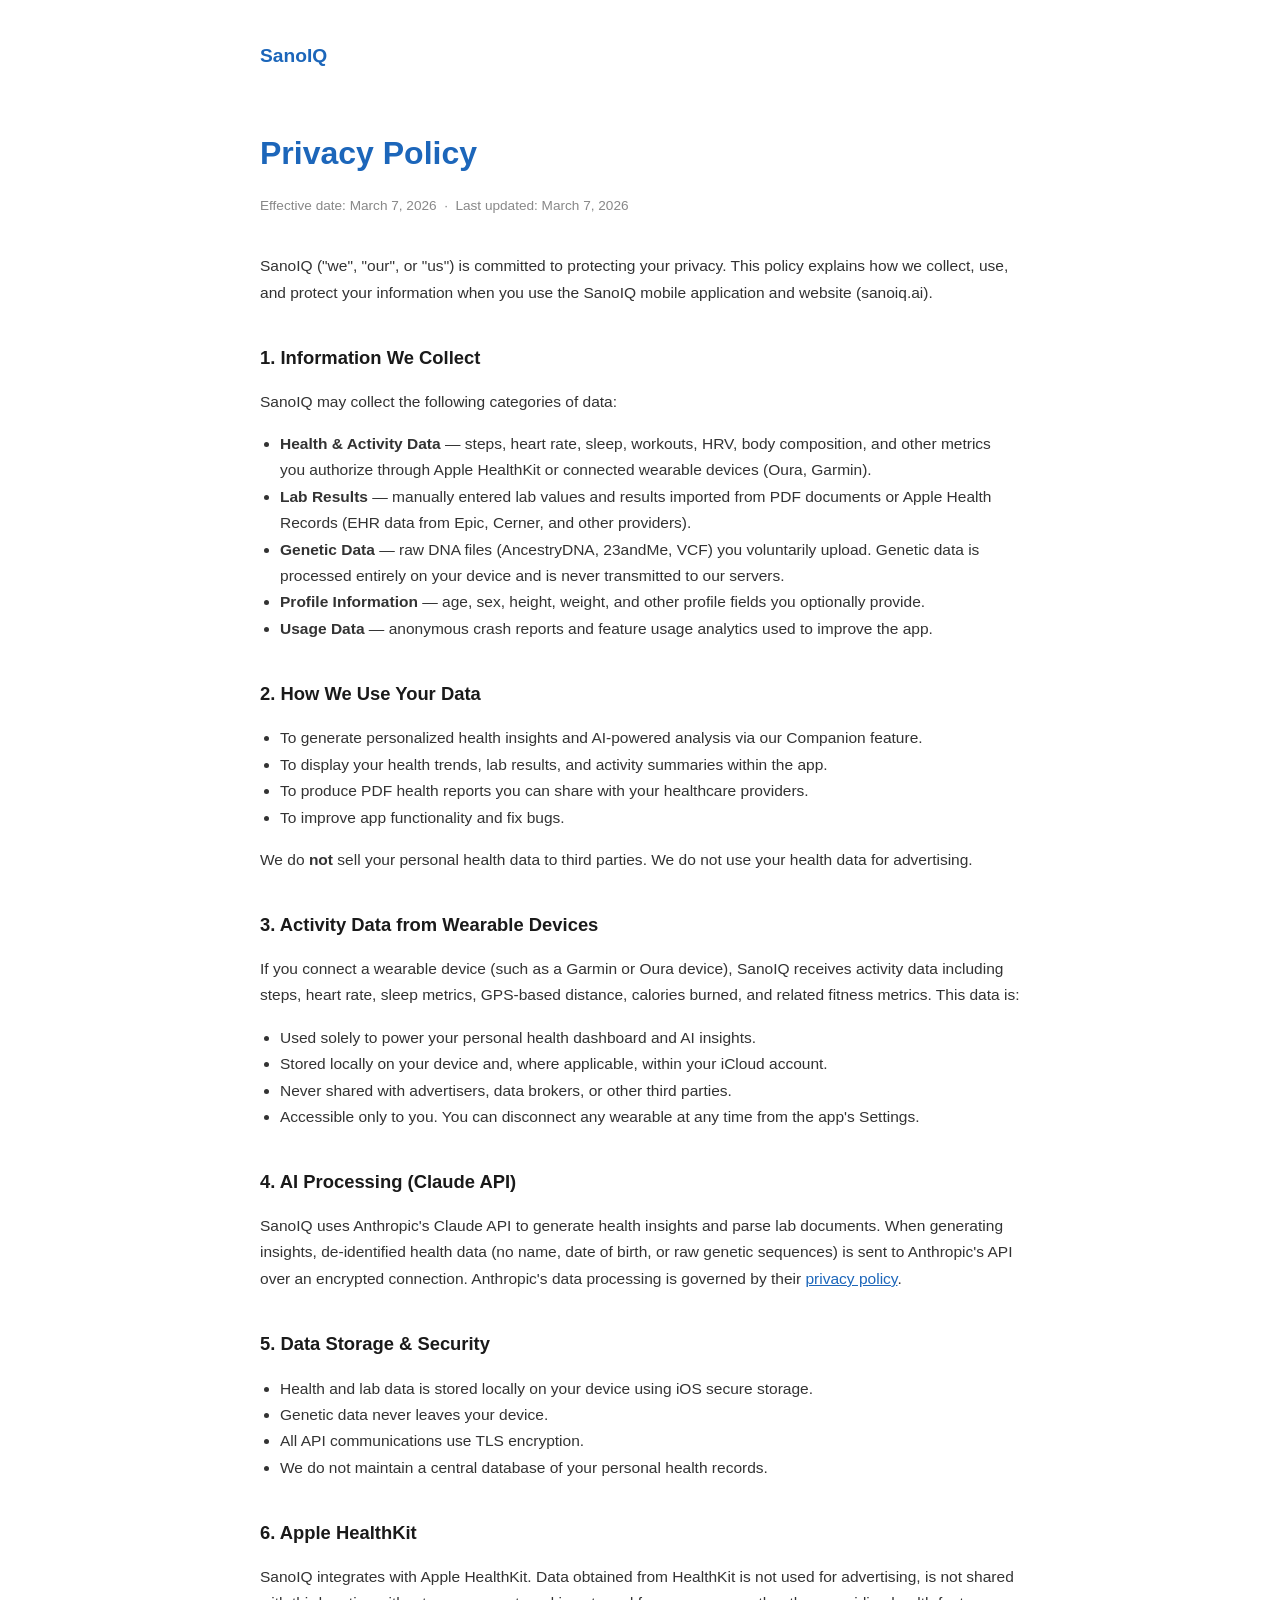
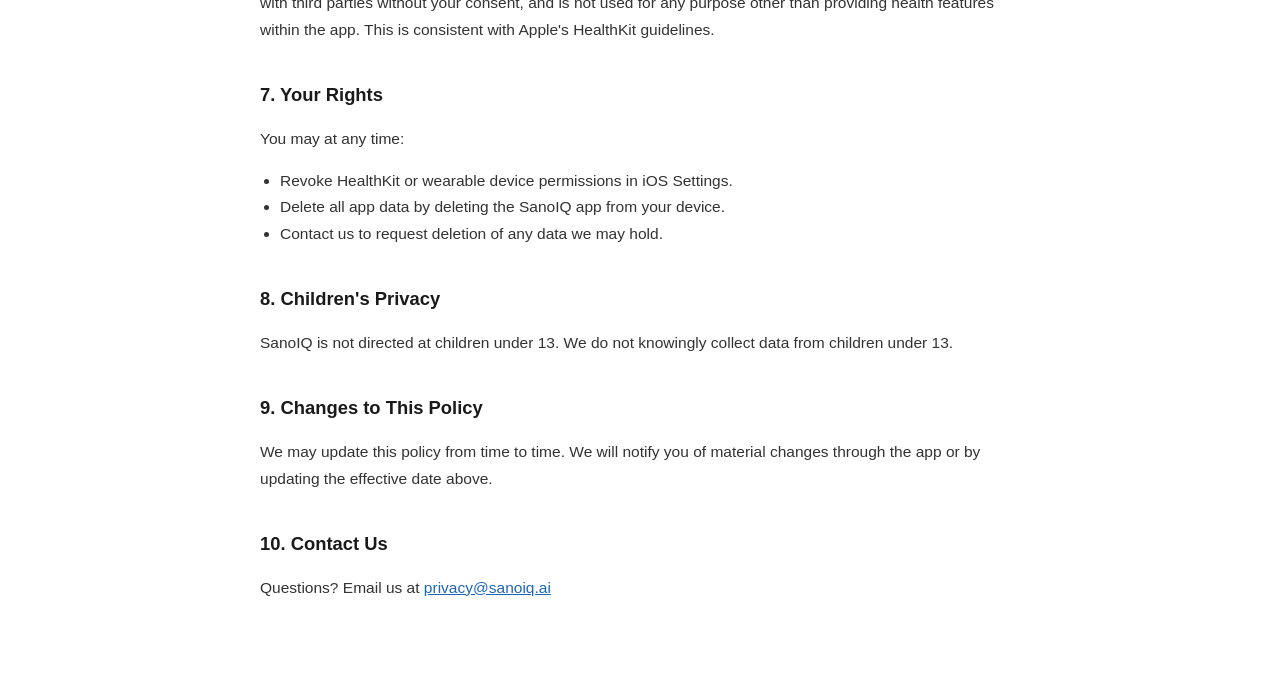
==== privacy.html @ 87523118 "Add privacy policy page" ====
<!DOCTYPE html>
<html lang="en">
<head>
  <meta charset="UTF-8" />
  <meta name="viewport" content="width=device-width, initial-scale=1.0" />
  <title>Privacy Policy — SanoIQ</title>
  <style>
    body { font-family: -apple-system, BlinkMacSystemFont, 'Segoe UI', sans-serif; max-width: 760px; margin: 0 auto; padding: 40px 24px 80px; color: #1a1a1a; line-height: 1.7; }
    h1 { font-size: 2rem; font-weight: 700; color: #1C66BA; margin-bottom: 4px; }
    h2 { font-size: 1.15rem; font-weight: 600; margin-top: 36px; color: #1a1a1a; }
    p, li { font-size: 0.97rem; color: #333; }
    ul { padding-left: 20px; }
    a { color: #1C66BA; }
    .meta { font-size: 0.85rem; color: #888; margin-bottom: 36px; }
    .logo { font-weight: 700; font-size: 1.2rem; color: #1C66BA; text-decoration: none; display: inline-block; margin-bottom: 32px; }
  </style>
</head>
<body>
  <a class="logo" href="/">SanoIQ</a>
  <h1>Privacy Policy</h1>
  <p class="meta">Effective date: March 7, 2026 &nbsp;·&nbsp; Last updated: March 7, 2026</p>

  <p>SanoIQ ("we", "our", or "us") is committed to protecting your privacy. This policy explains how we collect, use, and protect your information when you use the SanoIQ mobile application and website (sanoiq.ai).</p>

  <h2>1. Information We Collect</h2>
  <p>SanoIQ may collect the following categories of data:</p>
  <ul>
    <li><strong>Health &amp; Activity Data</strong> — steps, heart rate, sleep, workouts, HRV, body composition, and other metrics you authorize through Apple HealthKit or connected wearable devices (Oura, Garmin).</li>
    <li><strong>Lab Results</strong> — manually entered lab values and results imported from PDF documents or Apple Health Records (EHR data from Epic, Cerner, and other providers).</li>
    <li><strong>Genetic Data</strong> — raw DNA files (AncestryDNA, 23andMe, VCF) you voluntarily upload. Genetic data is processed entirely on your device and is never transmitted to our servers.</li>
    <li><strong>Profile Information</strong> — age, sex, height, weight, and other profile fields you optionally provide.</li>
    <li><strong>Usage Data</strong> — anonymous crash reports and feature usage analytics used to improve the app.</li>
  </ul>

  <h2>2. How We Use Your Data</h2>
  <ul>
    <li>To generate personalized health insights and AI-powered analysis via our Companion feature.</li>
    <li>To display your health trends, lab results, and activity summaries within the app.</li>
    <li>To produce PDF health reports you can share with your healthcare providers.</li>
    <li>To improve app functionality and fix bugs.</li>
  </ul>
  <p>We do <strong>not</strong> sell your personal health data to third parties. We do not use your health data for advertising.</p>

  <h2>3. Activity Data from Wearable Devices</h2>
  <p>If you connect a wearable device (such as a Garmin or Oura device), SanoIQ receives activity data including steps, heart rate, sleep metrics, GPS-based distance, calories burned, and related fitness metrics. This data is:</p>
  <ul>
    <li>Used solely to power your personal health dashboard and AI insights.</li>
    <li>Stored locally on your device and, where applicable, within your iCloud account.</li>
    <li>Never shared with advertisers, data brokers, or other third parties.</li>
    <li>Accessible only to you. You can disconnect any wearable at any time from the app's Settings.</li>
  </ul>

  <h2>4. AI Processing (Claude API)</h2>
  <p>SanoIQ uses Anthropic's Claude API to generate health insights and parse lab documents. When generating insights, de-identified health data (no name, date of birth, or raw genetic sequences) is sent to Anthropic's API over an encrypted connection. Anthropic's data processing is governed by their <a href="https://www.anthropic.com/privacy" target="_blank">privacy policy</a>.</p>

  <h2>5. Data Storage &amp; Security</h2>
  <ul>
    <li>Health and lab data is stored locally on your device using iOS secure storage.</li>
    <li>Genetic data never leaves your device.</li>
    <li>All API communications use TLS encryption.</li>
    <li>We do not maintain a central database of your personal health records.</li>
  </ul>

  <h2>6. Apple HealthKit</h2>
  <p>SanoIQ integrates with Apple HealthKit. Data obtained from HealthKit is not used for advertising, is not shared with third parties without your consent, and is not used for any purpose other than providing health features within the app. This is consistent with Apple's HealthKit guidelines.</p>

  <h2>7. Your Rights</h2>
  <p>You may at any time:</p>
  <ul>
    <li>Revoke HealthKit or wearable device permissions in iOS Settings.</li>
    <li>Delete all app data by deleting the SanoIQ app from your device.</li>
    <li>Contact us to request deletion of any data we may hold.</li>
  </ul>

  <h2>8. Children's Privacy</h2>
  <p>SanoIQ is not directed at children under 13. We do not knowingly collect data from children under 13.</p>

  <h2>9. Changes to This Policy</h2>
  <p>We may update this policy from time to time. We will notify you of material changes through the app or by updating the effective date above.</p>

  <h2>10. Contact Us</h2>
  <p>Questions? Email us at <a href="mailto:privacy@sanoiq.ai">privacy@sanoiq.ai</a></p>
</body>
</html>
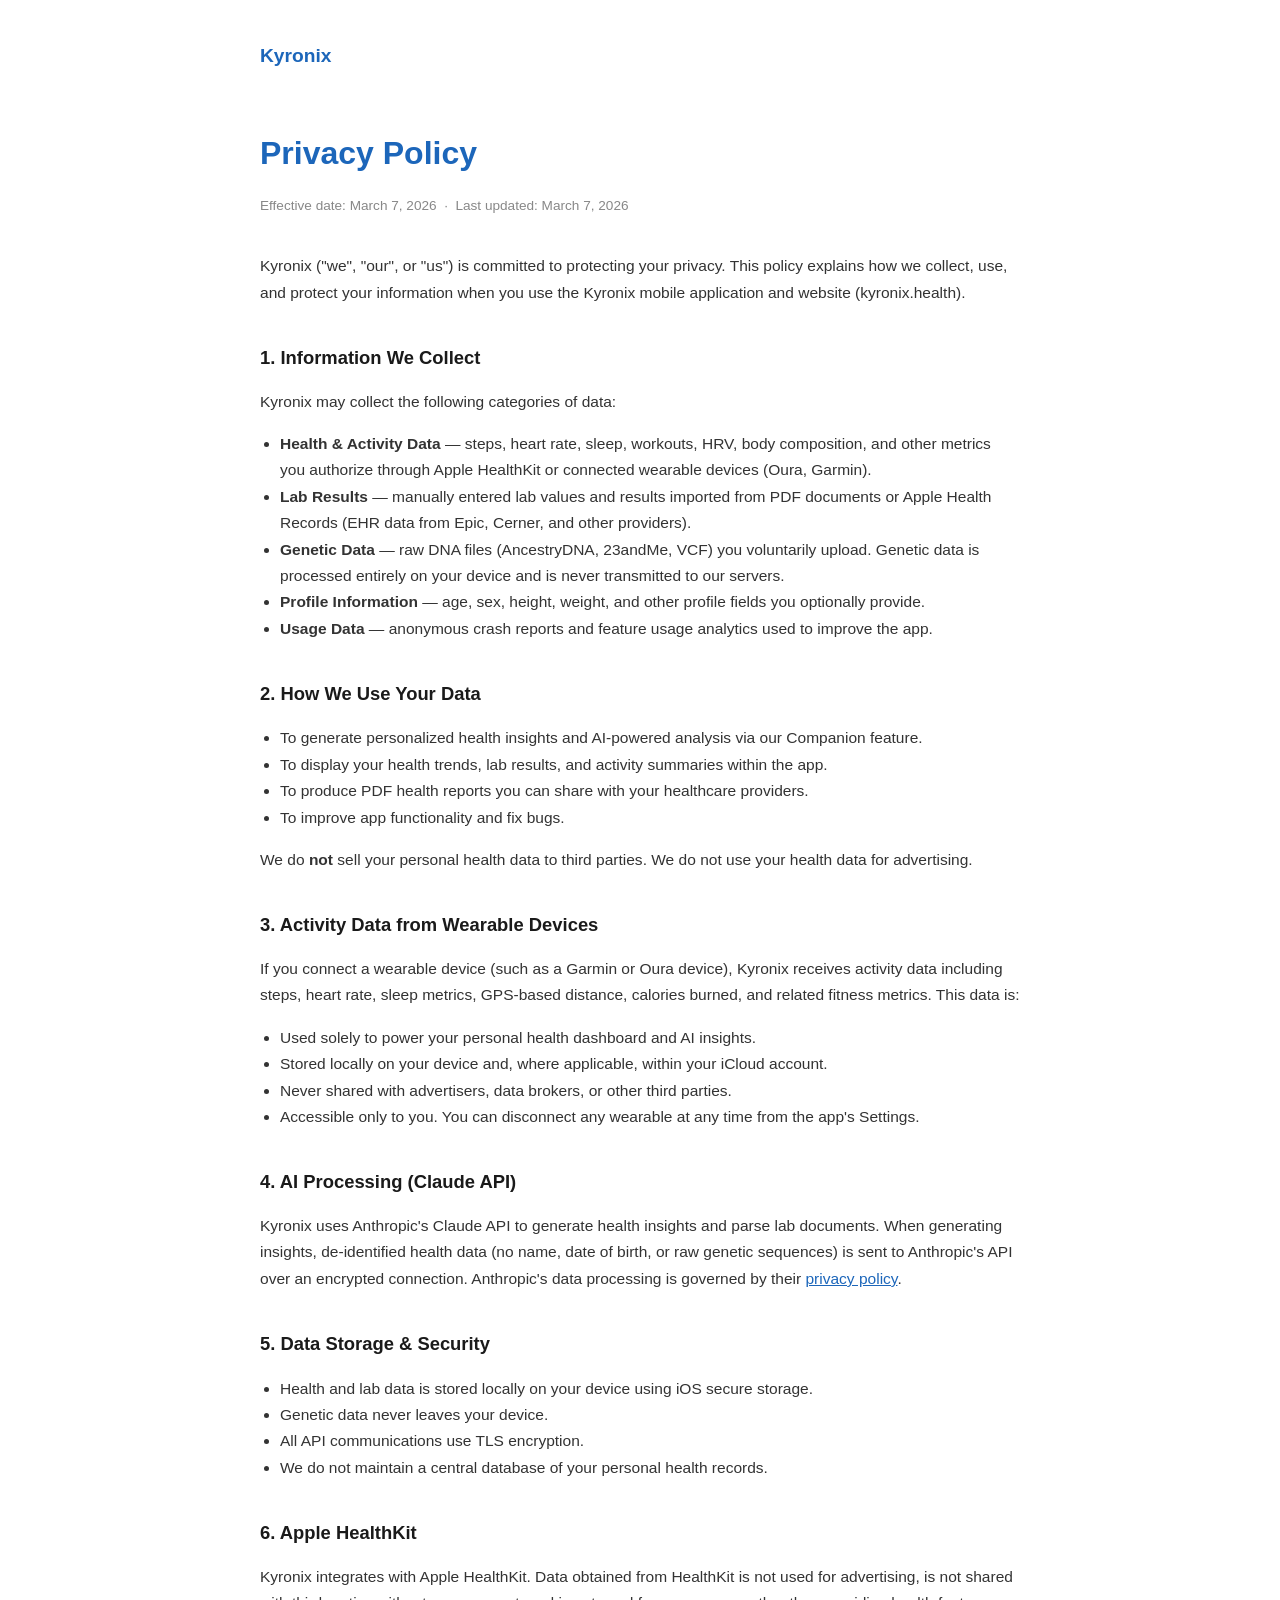
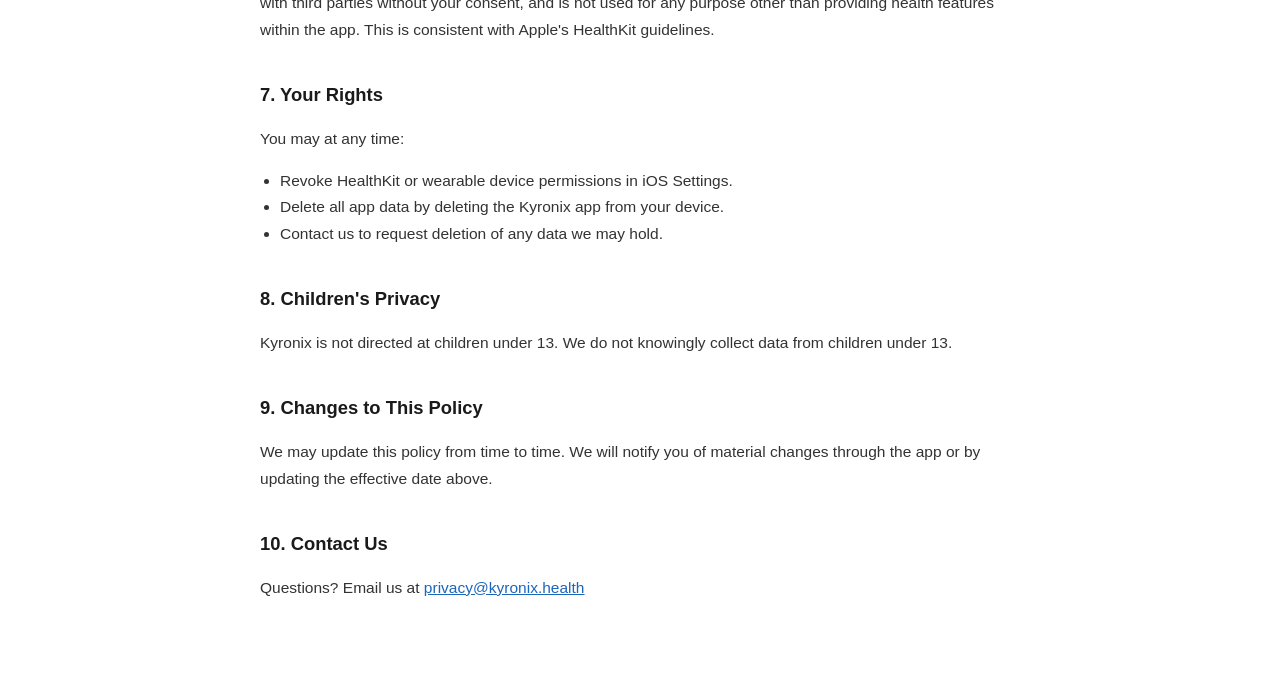
==== commit e243b5c0: "Rebrand: SanoIQ → Kyronix, update CNAME to kyronix.health" ====
--- a/privacy.html
+++ b/privacy.html
@@ -3,7 +3,7 @@
 <head>
   <meta charset="UTF-8" />
   <meta name="viewport" content="width=device-width, initial-scale=1.0" />
-  <title>Privacy Policy — SanoIQ</title>
+  <title>Privacy Policy — Kyronix</title>
   <style>
     body { font-family: -apple-system, BlinkMacSystemFont, 'Segoe UI', sans-serif; max-width: 760px; margin: 0 auto; padding: 40px 24px 80px; color: #1a1a1a; line-height: 1.7; }
     h1 { font-size: 2rem; font-weight: 700; color: #1C66BA; margin-bottom: 4px; }
@@ -16,14 +16,14 @@
   </style>
 </head>
 <body>
-  <a class="logo" href="/">SanoIQ</a>
+  <a class="logo" href="/">Kyronix</a>
   <h1>Privacy Policy</h1>
   <p class="meta">Effective date: March 7, 2026 &nbsp;·&nbsp; Last updated: March 7, 2026</p>
 
-  <p>SanoIQ ("we", "our", or "us") is committed to protecting your privacy. This policy explains how we collect, use, and protect your information when you use the SanoIQ mobile application and website (sanoiq.ai).</p>
+  <p>Kyronix ("we", "our", or "us") is committed to protecting your privacy. This policy explains how we collect, use, and protect your information when you use the Kyronix mobile application and website (kyronix.health).</p>
 
   <h2>1. Information We Collect</h2>
-  <p>SanoIQ may collect the following categories of data:</p>
+  <p>Kyronix may collect the following categories of data:</p>
   <ul>
     <li><strong>Health &amp; Activity Data</strong> — steps, heart rate, sleep, workouts, HRV, body composition, and other metrics you authorize through Apple HealthKit or connected wearable devices (Oura, Garmin).</li>
     <li><strong>Lab Results</strong> — manually entered lab values and results imported from PDF documents or Apple Health Records (EHR data from Epic, Cerner, and other providers).</li>
@@ -42,7 +42,7 @@
   <p>We do <strong>not</strong> sell your personal health data to third parties. We do not use your health data for advertising.</p>
 
   <h2>3. Activity Data from Wearable Devices</h2>
-  <p>If you connect a wearable device (such as a Garmin or Oura device), SanoIQ receives activity data including steps, heart rate, sleep metrics, GPS-based distance, calories burned, and related fitness metrics. This data is:</p>
+  <p>If you connect a wearable device (such as a Garmin or Oura device), Kyronix receives activity data including steps, heart rate, sleep metrics, GPS-based distance, calories burned, and related fitness metrics. This data is:</p>
   <ul>
     <li>Used solely to power your personal health dashboard and AI insights.</li>
     <li>Stored locally on your device and, where applicable, within your iCloud account.</li>
@@ -51,7 +51,7 @@
   </ul>
 
   <h2>4. AI Processing (Claude API)</h2>
-  <p>SanoIQ uses Anthropic's Claude API to generate health insights and parse lab documents. When generating insights, de-identified health data (no name, date of birth, or raw genetic sequences) is sent to Anthropic's API over an encrypted connection. Anthropic's data processing is governed by their <a href="https://www.anthropic.com/privacy" target="_blank">privacy policy</a>.</p>
+  <p>Kyronix uses Anthropic's Claude API to generate health insights and parse lab documents. When generating insights, de-identified health data (no name, date of birth, or raw genetic sequences) is sent to Anthropic's API over an encrypted connection. Anthropic's data processing is governed by their <a href="https://www.anthropic.com/privacy" target="_blank">privacy policy</a>.</p>
 
   <h2>5. Data Storage &amp; Security</h2>
   <ul>
@@ -62,23 +62,23 @@
   </ul>
 
   <h2>6. Apple HealthKit</h2>
-  <p>SanoIQ integrates with Apple HealthKit. Data obtained from HealthKit is not used for advertising, is not shared with third parties without your consent, and is not used for any purpose other than providing health features within the app. This is consistent with Apple's HealthKit guidelines.</p>
+  <p>Kyronix integrates with Apple HealthKit. Data obtained from HealthKit is not used for advertising, is not shared with third parties without your consent, and is not used for any purpose other than providing health features within the app. This is consistent with Apple's HealthKit guidelines.</p>
 
   <h2>7. Your Rights</h2>
   <p>You may at any time:</p>
   <ul>
     <li>Revoke HealthKit or wearable device permissions in iOS Settings.</li>
-    <li>Delete all app data by deleting the SanoIQ app from your device.</li>
+    <li>Delete all app data by deleting the Kyronix app from your device.</li>
     <li>Contact us to request deletion of any data we may hold.</li>
   </ul>
 
   <h2>8. Children's Privacy</h2>
-  <p>SanoIQ is not directed at children under 13. We do not knowingly collect data from children under 13.</p>
+  <p>Kyronix is not directed at children under 13. We do not knowingly collect data from children under 13.</p>
 
   <h2>9. Changes to This Policy</h2>
   <p>We may update this policy from time to time. We will notify you of material changes through the app or by updating the effective date above.</p>
 
   <h2>10. Contact Us</h2>
-  <p>Questions? Email us at <a href="mailto:privacy@sanoiq.ai">privacy@sanoiq.ai</a></p>
+  <p>Questions? Email us at <a href="mailto:privacy@kyronix.health">privacy@kyronix.health</a></p>
 </body>
 </html>
